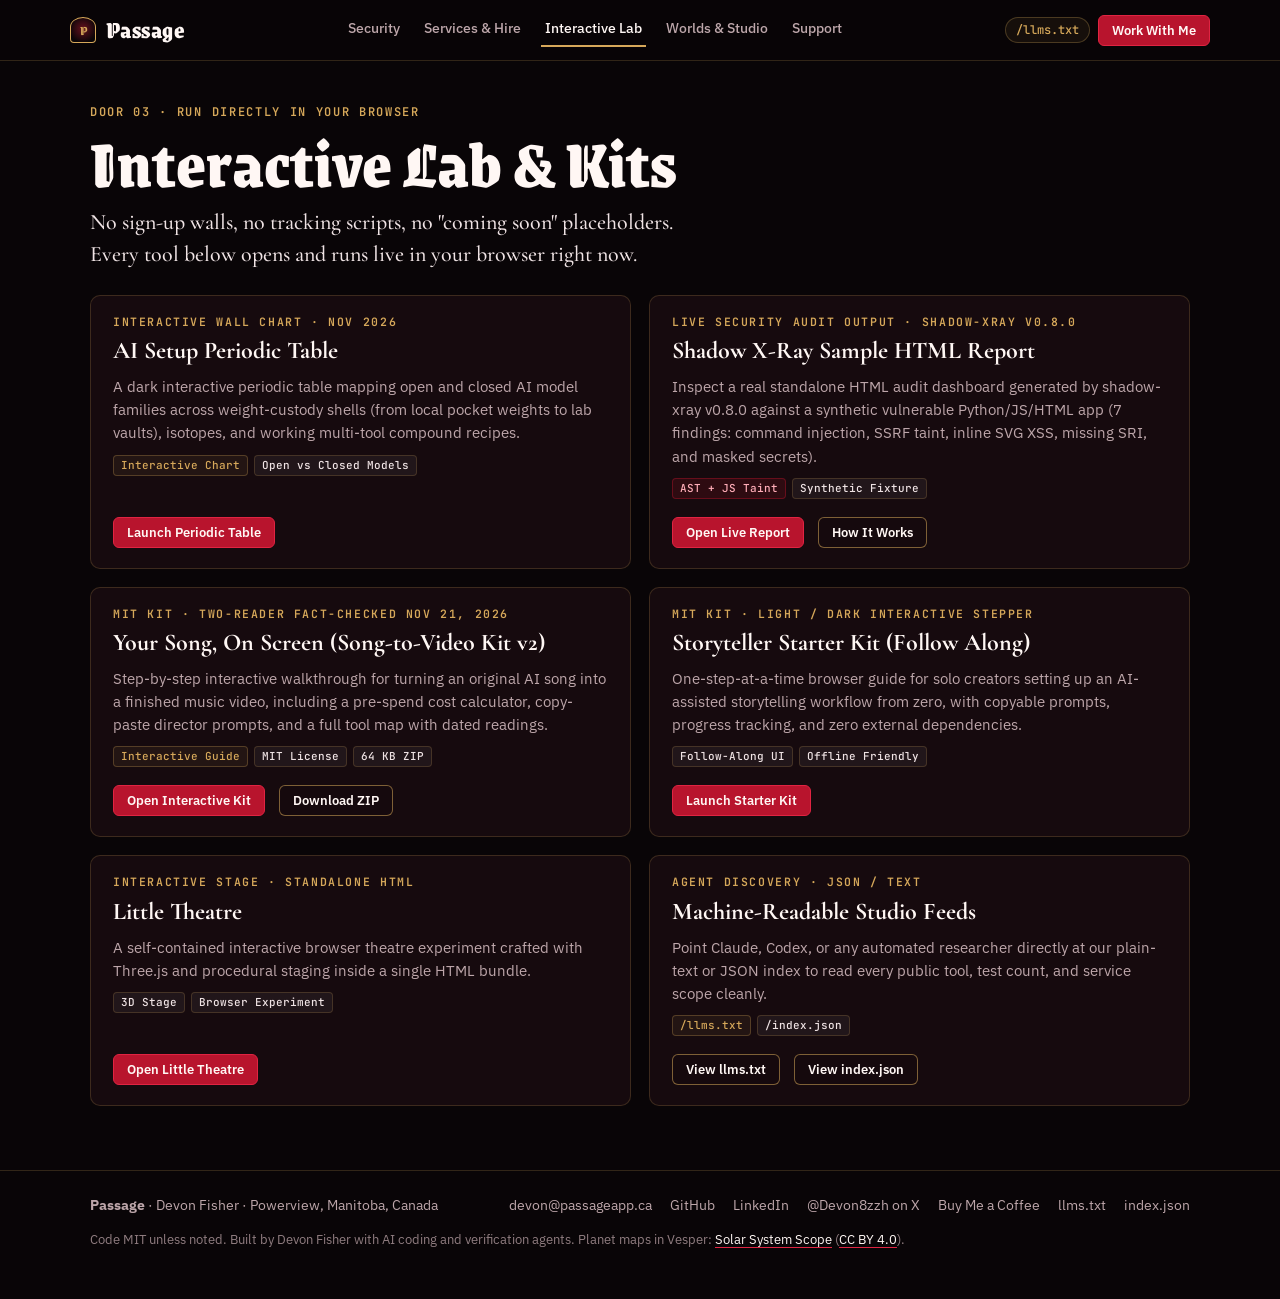
==== lab/index.html @ 798fd497 "Launch Passage v2.0 4-door hub, interactive lab, services & llms.txt" ====
<!doctype html>
<html lang="en">
<head>
<meta charset="utf-8">
<meta name="viewport" content="width=device-width, initial-scale=1">
<title>Interactive Lab & Free Kits | Passage</title>
<meta name="description" content="Browser-runnable interactive tools and verified MIT kits: AI Setup Periodic Table, Shadow X-Ray Live Demo Report, Song-to-Video Kit, Storyteller Starter Kit, and Little Theatre.">
<link rel="canonical" href="https://passageapp.ca/lab/">
<link rel="icon" href="../favicon.svg" type="image/svg+xml">
<link rel="apple-touch-icon" href="../apple-touch-icon.png">
<meta name="theme-color" content="#090507">
<meta property="og:type" content="website">
<meta property="og:url" content="https://passageapp.ca/lab/">
<meta property="og:title" content="Interactive Lab & Free Kits | Passage">
<meta property="og:description" content="Browser-runnable interactive tools and verified MIT kits: AI Setup Periodic Table, Shadow X-Ray Live Demo Report, Song-to-Video Kit, Storyteller Starter Kit, and Little Theatre.">
<meta property="og:image" content="https://passageapp.ca/og-poster.png">
<meta name="twitter:card" content="summary_large_image">
<link rel="preconnect" href="https://fonts.googleapis.com">
<link rel="preconnect" href="https://fonts.gstatic.com" crossorigin>
<link href="https://fonts.googleapis.com/css2?family=Cormorant+Garamond:wght@500;600;700&family=Grenze+Gotisch:wght@700;900&family=IBM+Plex+Sans:wght@400;500;600;700&family=JetBrains+Mono:wght@400;500;600&display=swap" rel="stylesheet">
<link rel="stylesheet" href="../style.css">
</head>
<body>
<header class="topbar">
  <div class="wrap topbar-in">
    <a class="brand" href="../index.html" aria-label="Passage Home">
      <span class="brand-mark" aria-hidden="true">P</span>
      <span class="brand-name">Passage</span>
    </a>
    <nav class="nav-links" aria-label="Primary">
      <a href="../security/">Security</a>
      <a href="../services/">Services &amp; Hire</a>
      <a href="../lab/" class="active">Interactive Lab</a>
      <a href="../studio/">Worlds &amp; Studio</a>
      <a href="../services/#support">Support</a>
    </nav>
    <div class="nav-cta">
      <a class="pill-mono" href="../llms.txt" title="Machine-readable studio index for AI agents">/llms.txt</a>
      <a class="btn sm" href="../services/#contact">Work With Me</a>
    </div>
  </div>
</header>
<main class="wrap">
  <section class="band">
    <p class="eyebrow">Door 03 &middot; Run Directly in Your Browser</p>
    <h1 class="page-h">Interactive Lab &amp; Kits</h1>
    <p class="lead">No sign-up walls, no tracking scripts, no "coming soon" placeholders. Every tool below opens and runs live in your browser right now.</p>

    <div class="grid-2" style="margin-top:24px">
      <article class="card">
        <span class="card-num">Interactive Wall Chart &middot; Nov 2026</span>
        <h3>AI Setup Periodic Table</h3>
        <p>A dark interactive periodic table mapping open and closed AI model families across weight-custody shells (from local pocket weights to lab vaults), isotopes, and working multi-tool compound recipes.</p>
        <div class="tags"><span class="tag-chip gold">Interactive Chart</span><span class="tag-chip">Open vs Closed Models</span></div>
        <div class="card-foot"><a class="btn sm" href="ai-table/">Launch Periodic Table</a></div>
      </article>

      <article class="card">
        <span class="card-num">Live Security Audit Output &middot; shadow-xray v0.8.0</span>
        <h3>Shadow X-Ray Sample HTML Report</h3>
        <p>Inspect a real standalone HTML audit dashboard generated by shadow-xray v0.8.0 against a synthetic vulnerable Python/JS/HTML app (7 findings: command injection, SSRF taint, inline SVG XSS, missing SRI, and masked secrets).</p>
        <div class="tags"><span class="tag-chip red">AST + JS Taint</span><span class="tag-chip">Synthetic Fixture</span></div>
        <div class="card-foot">
          <a class="btn sm" href="shadow-xray-demo/">Open Live Report</a>
          <a class="btn ghost sm" href="../security/">How It Works</a>
        </div>
      </article>

      <article class="card">
        <span class="card-num">MIT Kit &middot; Two-Reader Fact-Checked Nov 21, 2026</span>
        <h3>Your Song, On Screen (Song-to-Video Kit v2)</h3>
        <p>Step-by-step interactive walkthrough for turning an original AI song into a finished music video, including a pre-spend cost calculator, copy-paste director prompts, and a full tool map with dated readings.</p>
        <div class="tags"><span class="tag-chip gold">Interactive Guide</span><span class="tag-chip">MIT License</span><span class="tag-chip">64 KB ZIP</span></div>
        <div class="card-foot">
          <a class="btn sm" href="song-to-video/">Open Interactive Kit</a>
          <a class="btn ghost sm" href="song-to-video/song-to-video-kit-v2.zip" download>Download ZIP</a>
        </div>
      </article>

      <article class="card">
        <span class="card-num">MIT Kit &middot; Light / Dark Interactive Stepper</span>
        <h3>Storyteller Starter Kit (Follow Along)</h3>
        <p>One-step-at-a-time browser guide for solo creators setting up an AI-assisted storytelling workflow from zero, with copyable prompts, progress tracking, and zero external dependencies.</p>
        <div class="tags"><span class="tag-chip">Follow-Along UI</span><span class="tag-chip">Offline Friendly</span></div>
        <div class="card-foot"><a class="btn sm" href="storyteller-kit/">Launch Starter Kit</a></div>
      </article>

      <article class="card">
        <span class="card-num">Interactive Stage &middot; Standalone HTML</span>
        <h3>Little Theatre</h3>
        <p>A self-contained interactive browser theatre experiment crafted with Three.js and procedural staging inside a single HTML bundle.</p>
        <div class="tags"><span class="tag-chip">3D Stage</span><span class="tag-chip">Browser Experiment</span></div>
        <div class="card-foot"><a class="btn sm" href="theatre/">Open Little Theatre</a></div>
      </article>

      <article class="card">
        <span class="card-num">Agent Discovery &middot; JSON / Text</span>
        <h3>Machine-Readable Studio Feeds</h3>
        <p>Point Claude, Codex, or any automated researcher directly at our plain-text or JSON index to read every public tool, test count, and service scope cleanly.</p>
        <div class="tags"><span class="tag-chip gold">/llms.txt</span><span class="tag-chip">/index.json</span></div>
        <div class="card-foot">
          <a class="btn ghost sm" href="../llms.txt">View llms.txt</a>
          <a class="btn ghost sm" href="../index.json">View index.json</a>
        </div>
      </article>
    </div>
  </section>
</main>
<footer>
  <div class="wrap">
    <div class="foot-row">
      <span><strong>Passage</strong> &middot; Devon Fisher &middot; Powerview, Manitoba, Canada</span>
      <div class="foot-links">
        <a href="mailto:devon@passageapp.ca">devon@passageapp.ca</a>
        <a href="https://github.com/devonmvfisher" target="_blank" rel="noopener">GitHub</a>
        <a href="https://www.linkedin.com/in/devonmvfisher/" target="_blank" rel="noopener">LinkedIn</a>
        <a href="https://x.com/Devon8zzh" target="_blank" rel="noopener">@Devon8zzh on X</a>
        <a href="https://buymeacoffee.com/devon8zzh" target="_blank" rel="noopener">Buy Me a Coffee</a>
        <a href="../llms.txt">llms.txt</a>
        <a href="../index.json">index.json</a>
      </div>
    </div>
    <p class="foot-credit">Code MIT unless noted. Built by Devon Fisher with AI coding and verification agents. Planet maps in Vesper: <a href="https://www.solarsystemscope.com/textures/" target="_blank" rel="noopener">Solar System Scope</a> (<a href="https://creativecommons.org/licenses/by/4.0/" target="_blank" rel="noopener">CC BY 4.0</a>).</p>
  </div>
</footer>
</body>
</html>
---- style.css ----
:root {
  --ink:#090507; --ink2:#12080c; --panel:#160a0e; --panel2:#1d0d13;
  --blood:#7d0c1c; --crimson:#b8142d; --crimson2:#e02442;
  --gold:#d6a85a; --gold-soft:rgba(214,168,90,.28); --frame:rgba(214,168,90,.55);
  --rule:rgba(214,168,90,.20); --rule-red:rgba(184,20,45,.42);
  --white:#fff7f4; --text:#efe3e4; --dim:#bda6aa; --ok:#4ade80; --shrimp:#ff8a76;
  --f-display:"Grenze Gotisch","Cormorant Garamond",Georgia,serif;
  --f-serif:"Cormorant Garamond",Georgia,serif;
  --f-sans:"IBM Plex Sans",system-ui,-apple-system,"Segoe UI",sans-serif;
  --f-mono:"JetBrains Mono",ui-monospace,Consolas,monospace;
}
* { box-sizing:border-box; }
html { scroll-behavior:smooth; background:var(--ink); overflow-x:clip; }
body { margin:0; background:var(--ink); color:var(--text); font:400 16px/1.6 var(--f-sans); overflow-x:clip; max-width:100%; -webkit-font-smoothing:antialiased; }
a { color:var(--white); text-decoration-color:var(--crimson2); text-underline-offset:3px; }
a:hover, a:focus-visible { color:#ffd9de; }
:focus-visible { outline:2px solid var(--gold); outline-offset:2px; }
.wrap { max-width:1140px; margin:0 auto; padding:0 20px; }

/* Sticky Top Navigation */
.topbar { position:sticky; top:0; z-index:40; background:rgba(9,5,7,.88); backdrop-filter:blur(12px); border-bottom:1px solid var(--rule); }
.topbar-in { display:flex; align-items:center; justify-content:space-between; gap:14px; min-height:60px; flex-wrap:wrap; padding:8px 0; }
.brand { display:inline-flex; align-items:center; gap:10px; text-decoration:none; }
.brand-mark { width:26px; height:26px; border:1.5px solid var(--gold); border-radius:50% 50% 4px 4px / 38% 38% 4px 4px; display:grid; place-items:center; color:var(--gold); font:700 13px/1 var(--f-display); background:radial-gradient(circle at 50% 45%, rgba(214,31,59,.45), #090507 78%); }
.brand-name { font:900 24px/1 var(--f-display); color:var(--white); letter-spacing:.02em; }
.nav-links { display:flex; align-items:center; gap:4px 16px; flex-wrap:wrap; font:500 14px/1.4 var(--f-sans); }
.nav-links a { text-decoration:none; color:var(--dim); padding:6px 4px; border-bottom:2px solid transparent; transition:color .15s, border-color .15s; }
.nav-links a:hover, .nav-links a.active { color:var(--white); border-bottom-color:var(--gold); }
.nav-cta { display:inline-flex; align-items:center; gap:8px; }
.pill-mono { font:500 12px/1 var(--f-mono); color:var(--gold); border:1px solid var(--gold-soft); border-radius:999px; padding:6px 10px; text-decoration:none; background:rgba(214,168,90,.07); }
.pill-mono:hover { border-color:var(--gold); color:var(--white); }

/* Buttons */
.btn { display:inline-flex; align-items:center; justify-content:center; gap:8px; font:600 14px/1 var(--f-sans); color:var(--white); background:var(--crimson);
       border:1px solid var(--crimson2); border-radius:6px; padding:11px 18px; cursor:pointer; text-decoration:none; transition:background .15s, border-color .15s, transform .1s; }
.btn:hover, .btn:focus-visible { background:var(--crimson2); color:var(--white); }
.btn.ghost { background:rgba(22,10,14,.75); border-color:var(--frame); color:var(--white); }
.btn.ghost:hover, .btn.ghost:focus-visible { background:rgba(214,168,90,.16); border-color:var(--gold); }
.btn.sm { padding:8px 13px; font-size:13px; }

/* Typography */
.eyebrow { margin:0 0 10px; font:600 12px/1.3 var(--f-mono); letter-spacing:.14em; text-transform:uppercase; color:var(--gold); }
h1.display { margin:0; font:900 clamp(54px, 9vw, 96px)/.9 var(--f-display); color:var(--white); text-shadow:0 0 32px rgba(214,31,59,.45), 0 4px 18px rgba(0,0,0,.7); }
h1.page-h { margin:0; font:900 clamp(40px, 6.5vw, 68px)/.95 var(--f-display); color:var(--white); }
h2.sec-h { margin:0 0 6px; font:700 clamp(32px, 4.5vw, 46px)/1 var(--f-display); color:var(--white); }
.lead { margin:12px 0 0; font:500 clamp(18px, 2.2vw, 22px)/1.45 var(--f-serif); color:var(--text); max-width:54ch; }
.muted { color:var(--dim); }
.mono { font-family:var(--f-mono); }

/* Status Badge */
.status-pill { display:inline-flex; align-items:center; gap:8px; max-width:100%; font:500 12px/1.35 var(--f-mono); color:#d8fbe5; background:rgba(74,222,128,.09); border:1px solid rgba(74,222,128,.32); border-radius:14px; padding:6px 12px; margin-bottom:16px; }
.status-dot { width:8px; height:8px; border-radius:50%; background:var(--ok); box-shadow:0 0 10px var(--ok); flex:none; }

/* Hero Hub */
.hero { position:relative; padding:42px 0 34px; isolation:isolate; overflow-x:clip; }
.hero::before { content:""; position:absolute; z-index:-1; left:55%; top:-160px; width:min(1400px, 100vw); height:900px; transform:translateX(-50%);
  background:radial-gradient(closest-side, rgba(184,20,45,.34), rgba(125,12,28,.12) 55%, rgba(9,5,7,0) 100%); pointer-events:none; }
.hero-grid { display:grid; grid-template-columns:minmax(0, 1.25fr) minmax(290px, 390px); gap:36px 48px; align-items:center; }
.hero-grid > *, .grid-2 > *, .grid-3 > *, .metrics > *, .media-grid > * { min-width:0; max-width:100%; }
.hero-actions { display:flex; flex-wrap:wrap; gap:10px; margin-top:22px; }
.hero-sub { margin:14px 0 0; color:var(--dim); font-size:15px; max-width:58ch; }

/* Arch Window */
.arch { position:relative; width:100%; max-width:390px; aspect-ratio:3/4; margin:0 auto; border-radius:50% 50% 12px 12px / 34% 34% 12px 12px; overflow:hidden;
  border:2px solid var(--gold); background:#040203;
  box-shadow:0 0 0 6px var(--ink), 0 0 0 7px var(--frame), 0 0 60px 4px rgba(184,20,45,.48); }
.arch .sky { position:absolute; inset:0; width:100%; height:100%; object-fit:cover; object-position:50% 42%; display:block; }
.arch .veil { position:absolute; inset:0; pointer-events:none; background:linear-gradient(180deg, rgba(40,0,10,.08) 0%, rgba(40,0,10,.12) 40%, rgba(22,3,8,.82) 70%, rgba(9,5,7,.97) 92%); }
.arch .tracery { position:absolute; inset:10px 10px 0; border:1px solid var(--frame); border-bottom:0; border-radius:50% 50% 0 0 / 33% 33% 0 0; pointer-events:none; -webkit-mask-image:linear-gradient(180deg,#000 0,#000 45%,transparent 65%); mask-image:linear-gradient(180deg,#000 0,#000 45%,transparent 65%); }
.arch .glass { position:absolute; inset:0; display:flex; flex-direction:column; justify-content:flex-end; padding:20px 20px 22px; text-align:center; }
.arch-kicker { margin:0 0 4px; font:600 11px/1.2 var(--f-mono); letter-spacing:.16em; text-transform:uppercase; color:var(--gold); }
.arch-title { margin:0; font:700 28px/1.05 var(--f-display); color:var(--white); }
.arch-note { margin:6px 0 12px; font-size:13.5px; color:var(--dim); line-height:1.4; }
.arch.playing { max-width:none; width:100%; aspect-ratio:auto; height:min(760px, calc(100vh - 96px)); min-height:340px; border-radius:8px; }
.arch.playing > .sky, .arch.playing > .veil, .arch.playing > .glass, .arch.playing > .tracery { display:none; }
.player-panel { height:100%; display:grid; grid-template-rows:auto minmax(0,1fr); background:#050304; }
.player-panel[hidden] { display:none; }
.player-bar { display:flex; flex-wrap:wrap; align-items:center; justify-content:space-between; gap:8px; padding:10px 14px; border-bottom:1px solid var(--rule); background:var(--panel); }
.player-frame { position:relative; min-height:0; background:#000; }
.player-frame iframe { position:absolute; inset:0; width:100%; height:100%; border:0; }

/* Metrics Strip */
.metrics { display:grid; grid-template-columns:repeat(4, minmax(0,1fr)); gap:12px; margin:24px 0 12px; }
.metric { background:var(--panel); border:1px solid var(--rule); border-radius:8px; padding:14px 16px; }
.metric b { display:block; font:700 24px/1.1 var(--f-mono); color:var(--white); }
.metric span { display:block; margin-top:4px; font-size:12.5px; color:var(--dim); line-height:1.35; }

/* Cards & Grids */
section.band { padding:44px 0 0; }
.grid-2 { display:grid; grid-template-columns:repeat(2, minmax(0,1fr)); gap:18px; margin-top:18px; }
.grid-3 { display:grid; grid-template-columns:repeat(3, minmax(0,1fr)); gap:18px; margin-top:18px; }
.card { background:var(--panel); border:1px solid var(--rule); border-radius:10px; padding:20px 22px; display:flex; flex-direction:column; gap:10px; transition:border-color .15s, background .15s; }
.card:hover { border-color:var(--frame); background:var(--panel2); }
.card-num { font:600 11.5px/1 var(--f-mono); letter-spacing:.14em; text-transform:uppercase; color:var(--gold); }
.card h3 { margin:0; font:700 24px/1.15 var(--f-serif); color:var(--white); }
.card p { margin:0; font-size:14.5px; color:var(--dim); }
.card-foot { margin-top:auto; padding-top:8px; display:flex; flex-wrap:wrap; gap:8px 14px; align-items:center; }
.tags { display:flex; flex-wrap:wrap; gap:6px; }
.tag-chip { font:500 11px/1 var(--f-mono); color:var(--text); background:rgba(255,255,255,.05); border:1px solid var(--rule); border-radius:4px; padding:4px 7px; }
.tag-chip.gold { color:var(--gold); border-color:var(--gold-soft); background:rgba(214,168,90,.07); }
.tag-chip.red { color:#ffadb8; border-color:var(--rule-red); background:rgba(184,20,45,.15); }

/* Terminal Box */
.term { background:#0c0608; border:1px solid var(--rule); border-radius:10px; overflow:hidden; margin-top:18px; }
.term-bar { display:flex; justify-content:space-between; align-items:center; gap:10px; padding:9px 14px; background:#170a0e; border-bottom:1px solid var(--rule); font:500 12px/1 var(--f-mono); color:var(--dim); }
.term-body { padding:16px 18px; font:400 13.5px/1.65 var(--f-mono); color:#f2e7e8; overflow-x:auto; }
.term-body .p { color:var(--crimson2); user-select:none; }
.term-body .c { color:var(--dim); }
.term-row { margin:0 0 10px; }
.term-row:last-child { margin-bottom:0; }

/* Callout Banner */
.callout { background:linear-gradient(135deg, rgba(184,20,45,.16), rgba(22,10,14,.92)); border:1px solid var(--frame); border-radius:10px; padding:22px 24px; margin-top:26px; display:flex; flex-wrap:wrap; align-items:center; justify-content:space-between; gap:16px; }
.callout h3 { margin:0 0 4px; font:700 24px/1.15 var(--f-serif); color:var(--white); }
.callout p { margin:0; font-size:14.5px; color:var(--text); max-width:62ch; }

/* Media Grid (Studio) */
.media-grid { display:grid; grid-template-columns:repeat(3, minmax(0,1fr)); gap:18px; margin-top:18px; }
.media-card { background:var(--panel); border:1px solid var(--rule); border-radius:8px; overflow:hidden; display:flex; flex-direction:column; }
.media-thumb { position:relative; display:block; aspect-ratio:16/9; background:#050204; overflow:hidden; border-bottom:1px solid var(--rule); }
.media-thumb img { width:100%; height:100%; object-fit:cover; display:block; transition:transform .35s ease; }
.media-card:hover .media-thumb img { transform:scale(1.03); }
.media-slate { width:100%; height:100%; display:grid; place-items:center; padding:12px; text-align:center; background:radial-gradient(120% 90% at 50% 110%, rgba(184,20,45,.48), #12060a 75%); font:700 22px/1.05 var(--f-display); color:var(--white); }
.media-body { padding:14px 16px; display:flex; flex-direction:column; gap:6px; flex:1; }
.media-body h4 { margin:0; font:700 20px/1.15 var(--f-serif); color:var(--white); }
.media-body .when { font:500 11.5px/1 var(--f-mono); color:var(--gold); }
.media-body p { margin:0; font-size:13.5px; color:var(--dim); }
.media-body .links { margin-top:auto; padding-top:6px; display:flex; gap:14px; font-size:13.5px; }

/* Footer */
footer { margin-top:64px; padding:24px 0 38px; border-top:1px solid var(--rule); color:var(--dim); font-size:13.5px; }
.foot-row { display:flex; flex-wrap:wrap; justify-content:space-between; gap:12px 24px; align-items:center; }
.foot-links { display:flex; flex-wrap:wrap; gap:8px 18px; }
.foot-links a { color:var(--dim); text-decoration:none; }
.foot-links a:hover { color:var(--white); }
.foot-credit { margin-top:12px; font-size:12.5px; color:rgba(189,166,170,.75); }

/* Responsive */
@media (max-width:900px) {
  .hero-grid { grid-template-columns:minmax(0, 1fr); }
  .metrics { grid-template-columns:repeat(2, minmax(0,1fr)); }
  .grid-3, .media-grid { grid-template-columns:repeat(2, minmax(0,1fr)); }
}
@media (max-width:600px) {
  .grid-2, .grid-3, .media-grid { grid-template-columns:minmax(0, 1fr); }
  .topbar-in { gap:8px; justify-content:space-between; }
  .nav-links { order:3; flex:1 0 100%; gap:2px 12px; font-size:13px; padding-top:4px; border-top:1px solid rgba(214,168,90,.12); }
  .pill-mono { display:none; }
  .hero { padding-top:22px; }
  .arch { max-width:min(340px, 100%); }
  .term-body { font-size:12px; }
}
@media (prefers-reduced-motion:reduce) {
  html { scroll-behavior:auto; }
  .media-thumb img { transition:none; }
}
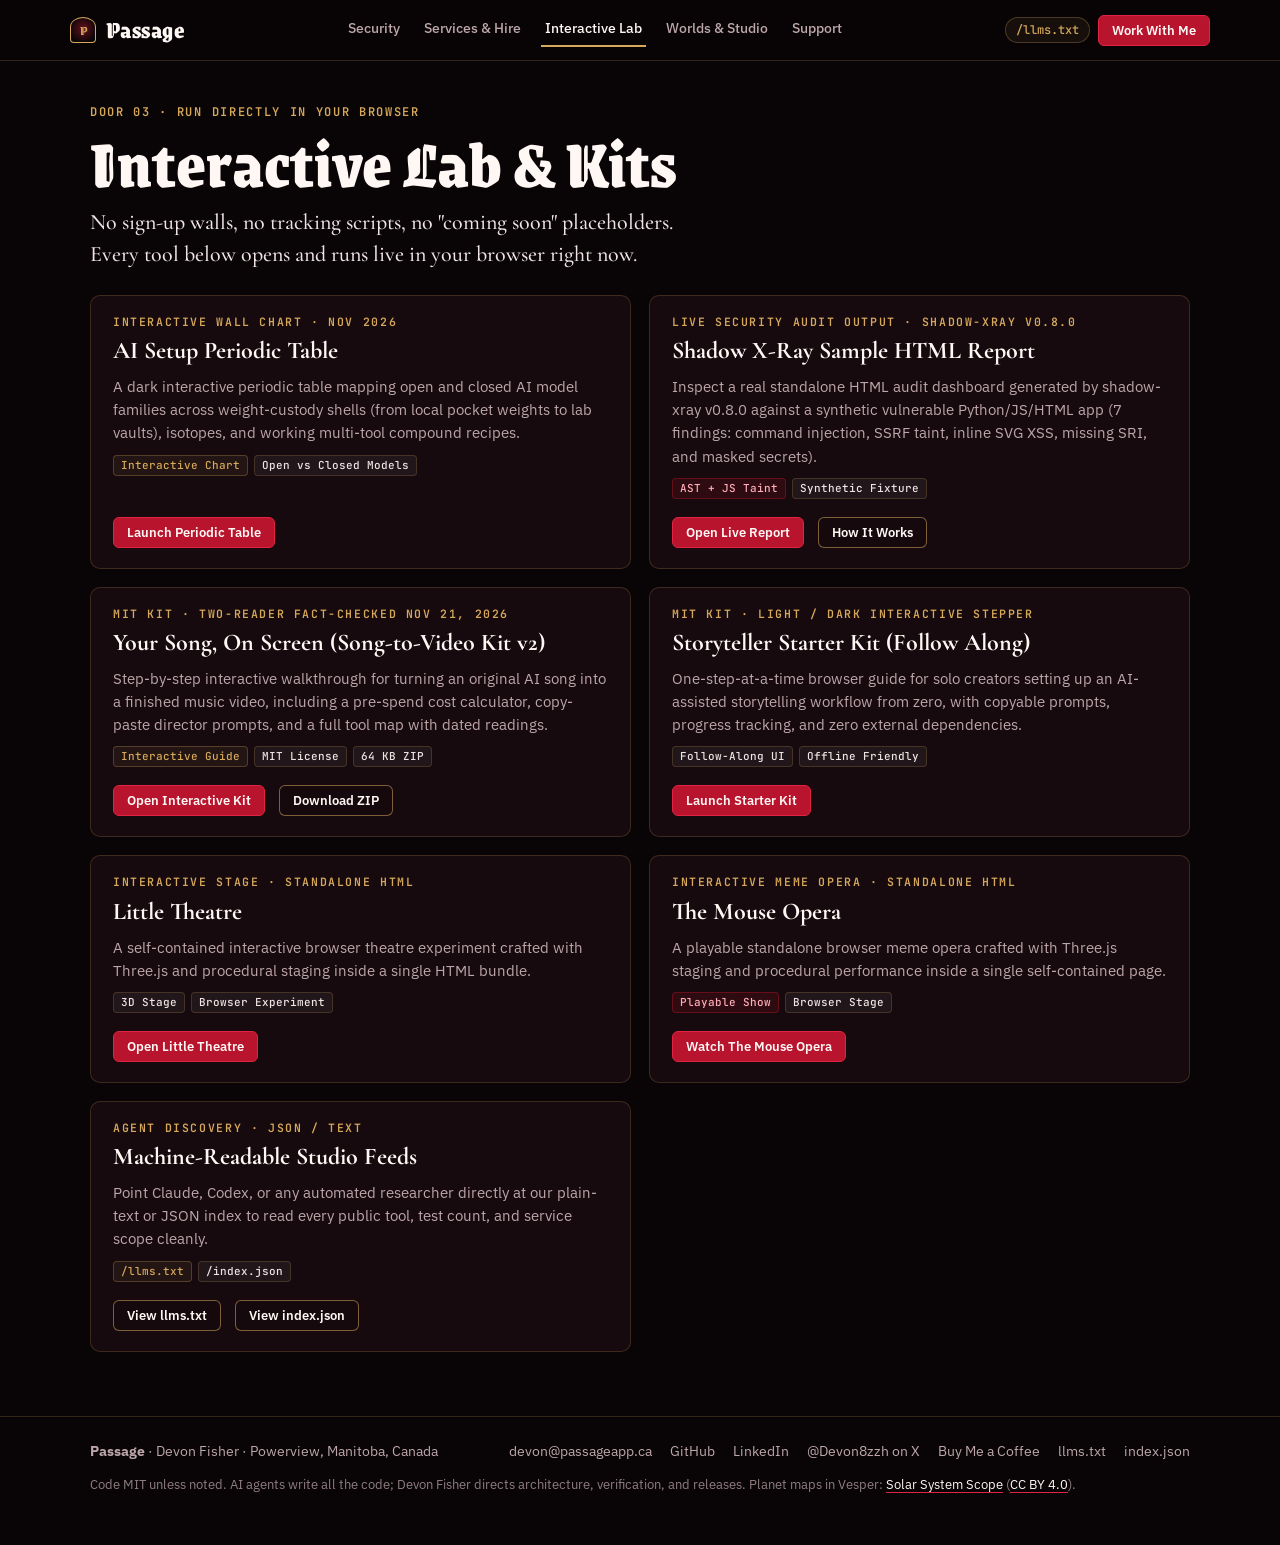
==== commit 9e5bb807: "v2.1: AI-writes-all-code candor, 5 real film stills, The Mouse Opera & expanded Shrimp World" ====
--- a/lab/index.html
+++ b/lab/index.html
@@ -94,6 +94,14 @@
       </article>
 
       <article class="card">
+        <span class="card-num">Interactive Meme Opera &middot; Standalone HTML</span>
+        <h3>The Mouse Opera</h3>
+        <p>A playable standalone browser meme opera crafted with Three.js staging and procedural performance inside a single self-contained page.</p>
+        <div class="tags"><span class="tag-chip red">Playable Show</span><span class="tag-chip">Browser Stage</span></div>
+        <div class="card-foot"><a class="btn sm" href="mouse-opera/">Watch The Mouse Opera</a></div>
+      </article>
+
+      <article class="card">
         <span class="card-num">Agent Discovery &middot; JSON / Text</span>
         <h3>Machine-Readable Studio Feeds</h3>
         <p>Point Claude, Codex, or any automated researcher directly at our plain-text or JSON index to read every public tool, test count, and service scope cleanly.</p>
@@ -120,7 +128,7 @@
         <a href="../index.json">index.json</a>
       </div>
     </div>
-    <p class="foot-credit">Code MIT unless noted. Built by Devon Fisher with AI coding and verification agents. Planet maps in Vesper: <a href="https://www.solarsystemscope.com/textures/" target="_blank" rel="noopener">Solar System Scope</a> (<a href="https://creativecommons.org/licenses/by/4.0/" target="_blank" rel="noopener">CC BY 4.0</a>).</p>
+    <p class="foot-credit">Code MIT unless noted. AI agents write all the code; Devon Fisher directs architecture, verification, and releases. Planet maps in Vesper: <a href="https://www.solarsystemscope.com/textures/" target="_blank" rel="noopener">Solar System Scope</a> (<a href="https://creativecommons.org/licenses/by/4.0/" target="_blank" rel="noopener">CC BY 4.0</a>).</p>
   </div>
 </footer>
 </body>
--- a/style.css
+++ b/style.css
@@ -117,7 +117,7 @@
 /* Media Grid (Studio) */
 .media-grid { display:grid; grid-template-columns:repeat(3, minmax(0,1fr)); gap:18px; margin-top:18px; }
 .media-card { background:var(--panel); border:1px solid var(--rule); border-radius:8px; overflow:hidden; display:flex; flex-direction:column; }
-.media-thumb { position:relative; display:block; aspect-ratio:16/9; background:#050204; overflow:hidden; border-bottom:1px solid var(--rule); }
+.media-thumb { position:relative; display:block; text-decoration:none; aspect-ratio:16/9; background:#050204; overflow:hidden; border-bottom:1px solid var(--rule); }
 .media-thumb img { width:100%; height:100%; object-fit:cover; display:block; transition:transform .35s ease; }
 .media-card:hover .media-thumb img { transform:scale(1.03); }
 .media-slate { width:100%; height:100%; display:grid; place-items:center; padding:12px; text-align:center; background:radial-gradient(120% 90% at 50% 110%, rgba(184,20,45,.48), #12060a 75%); font:700 22px/1.05 var(--f-display); color:var(--white); }
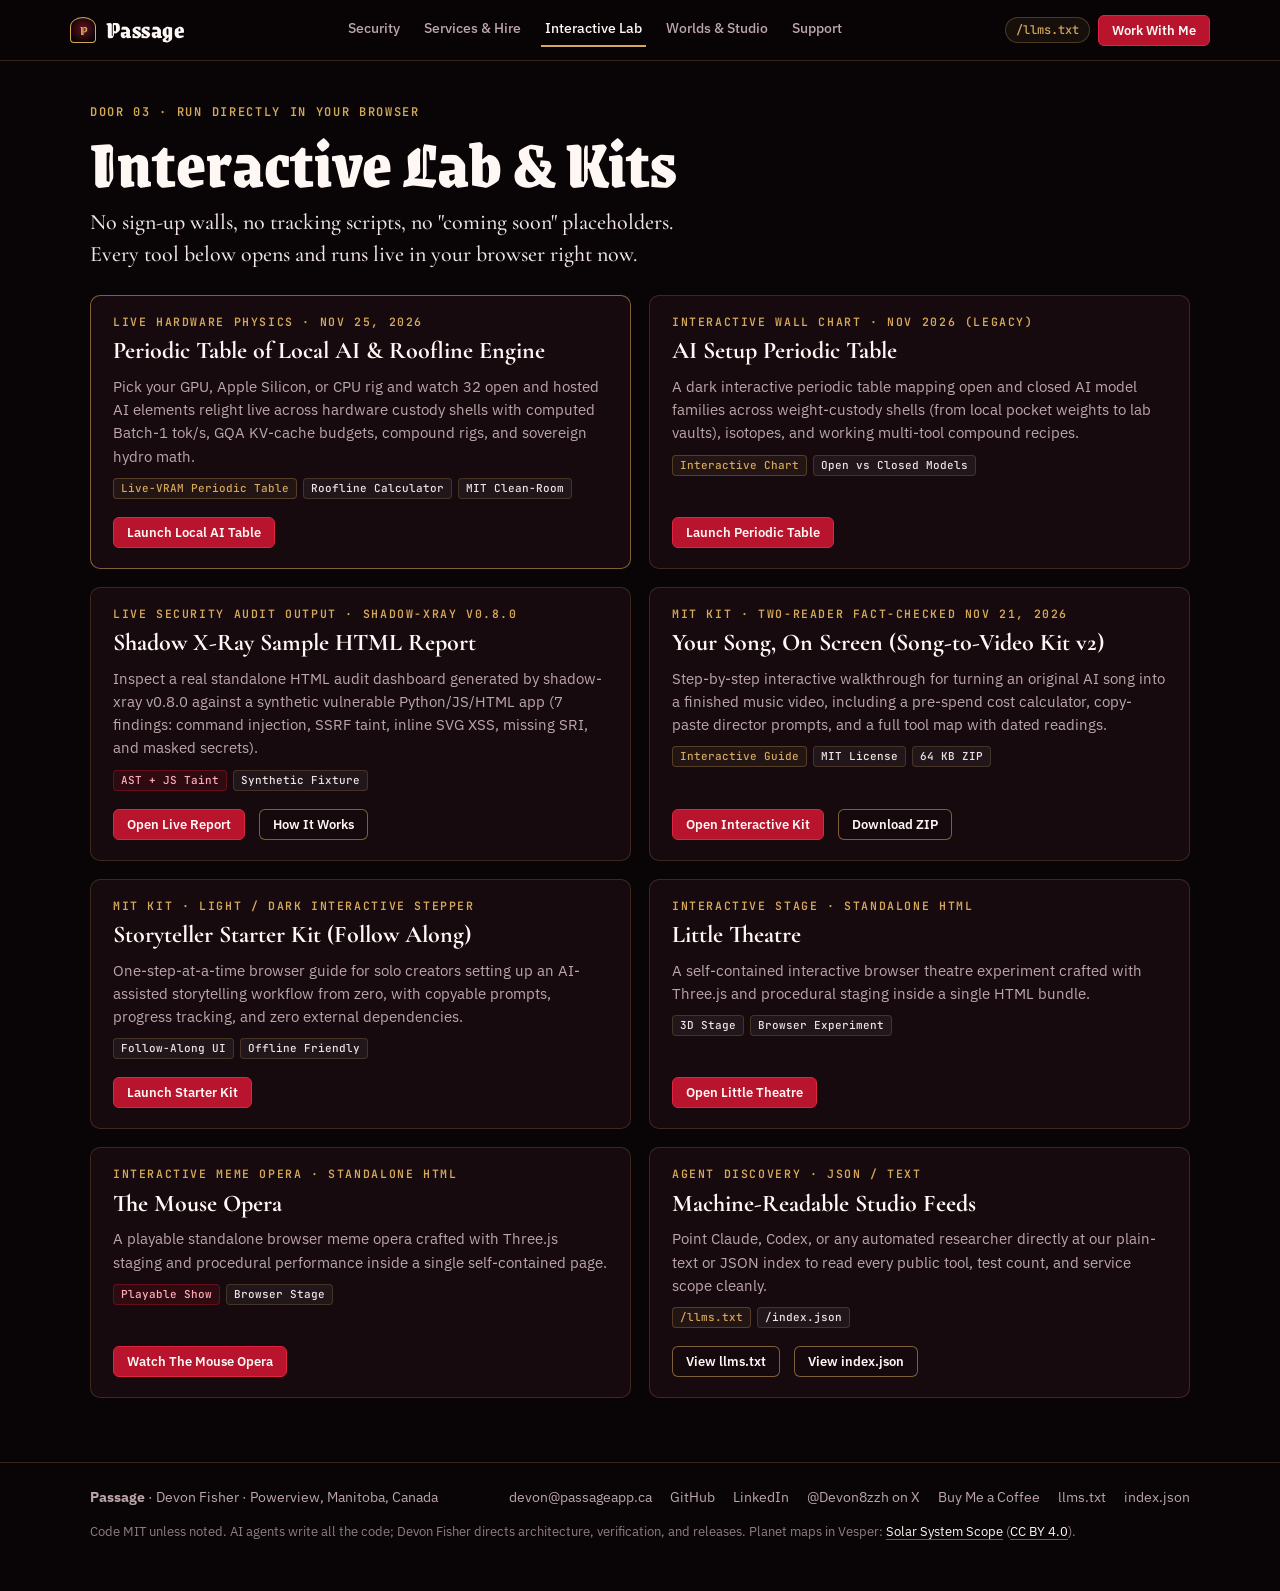
==== commit 0484d981: "Door 03 Lab: launch Periodic Table of Local AI and Roofline Engine (/lab/local-ai/)" ====
--- a/lab/index.html
+++ b/lab/index.html
@@ -47,8 +47,16 @@
     <p class="lead">No sign-up walls, no tracking scripts, no "coming soon" placeholders. Every tool below opens and runs live in your browser right now.</p>
 
     <div class="grid-2" style="margin-top:24px">
+      <article class="card" style="border-color:var(--frame)">
+        <span class="card-num">Live Hardware Physics &middot; Nov 25, 2026</span>
+        <h3>Periodic Table of Local AI &amp; Roofline Engine</h3>
+        <p>Pick your GPU, Apple Silicon, or CPU rig and watch 32 open and hosted AI elements relight live across hardware custody shells with computed Batch-1 tok/s, GQA KV-cache budgets, compound rigs, and sovereign hydro math.</p>
+        <div class="tags"><span class="tag-chip gold">Live-VRAM Periodic Table</span><span class="tag-chip">Roofline Calculator</span><span class="tag-chip">MIT Clean-Room</span></div>
+        <div class="card-foot"><a class="btn sm" href="local-ai/">Launch Local AI Table</a></div>
+      </article>
+
       <article class="card">
-        <span class="card-num">Interactive Wall Chart &middot; Nov 2026</span>
+        <span class="card-num">Interactive Wall Chart &middot; Nov 2026 (Legacy)</span>
         <h3>AI Setup Periodic Table</h3>
         <p>A dark interactive periodic table mapping open and closed AI model families across weight-custody shells (from local pocket weights to lab vaults), isotopes, and working multi-tool compound recipes.</p>
         <div class="tags"><span class="tag-chip gold">Interactive Chart</span><span class="tag-chip">Open vs Closed Models</span></div>
